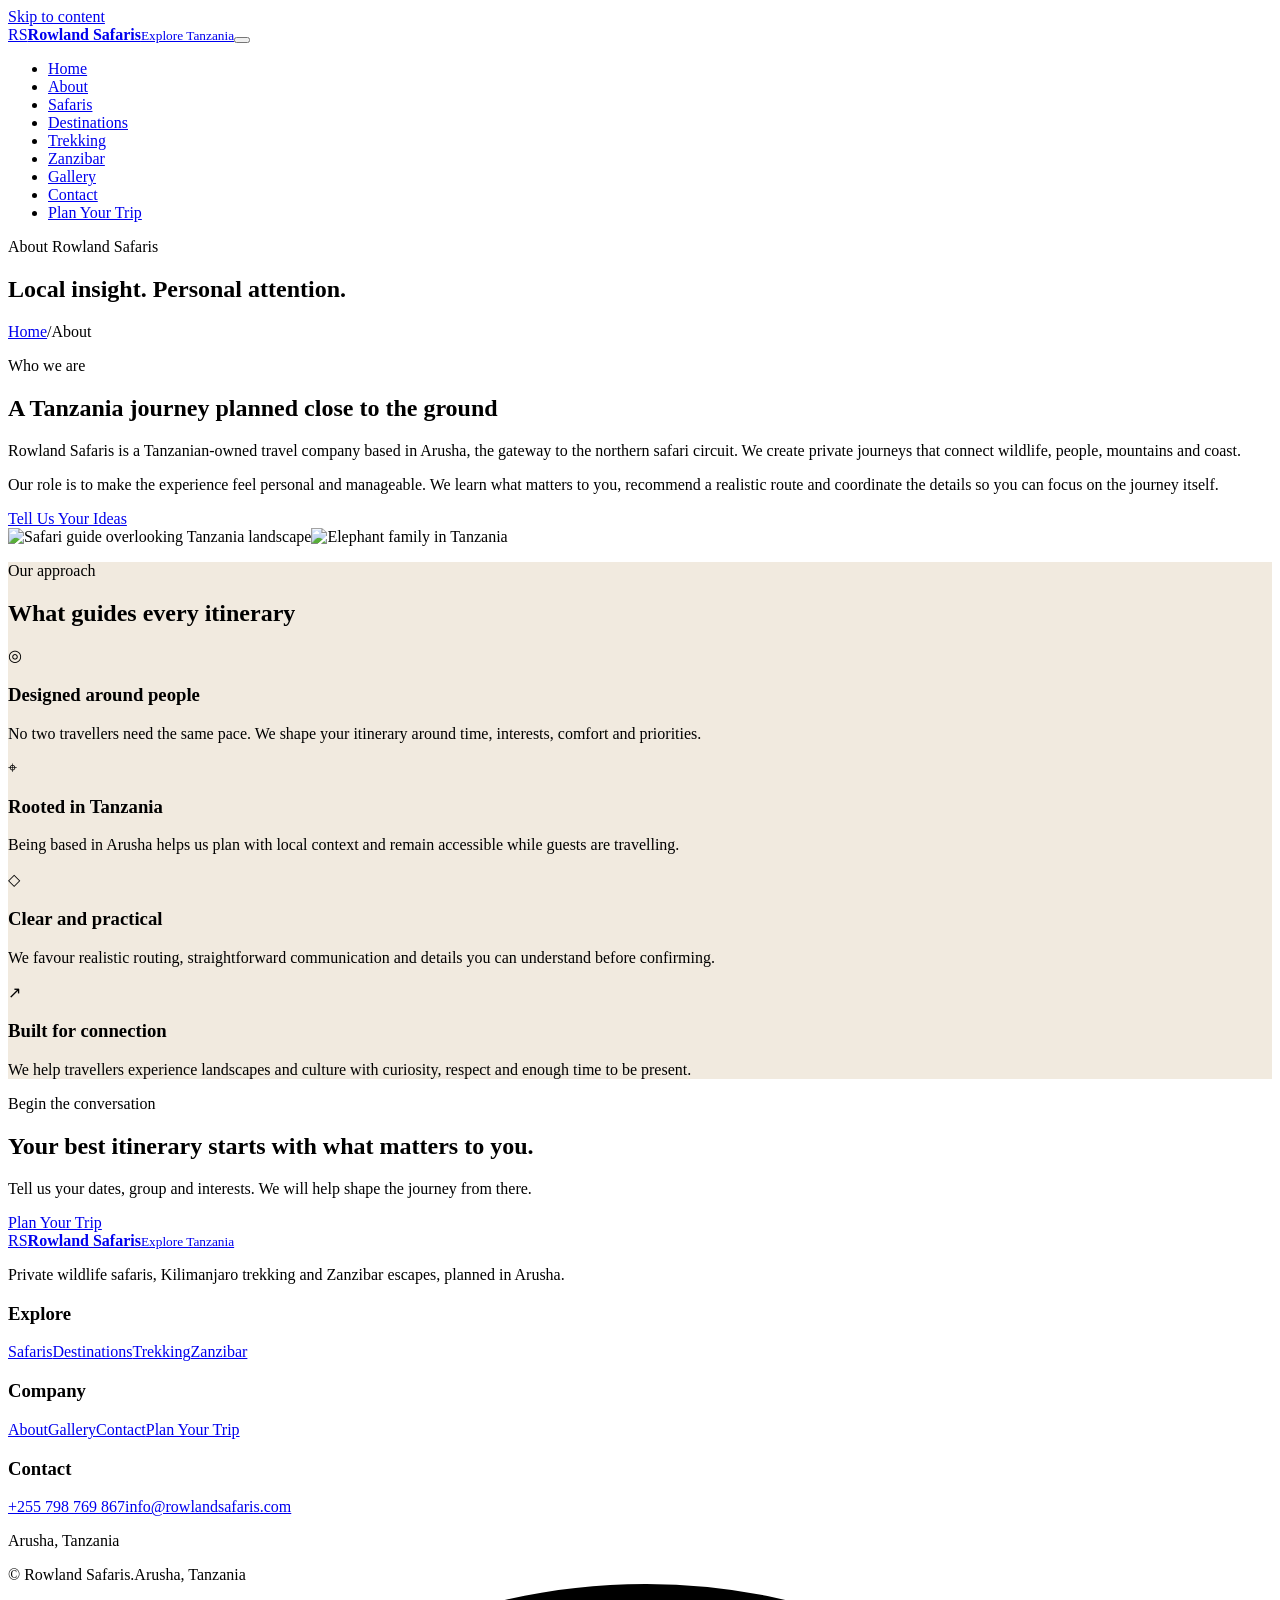
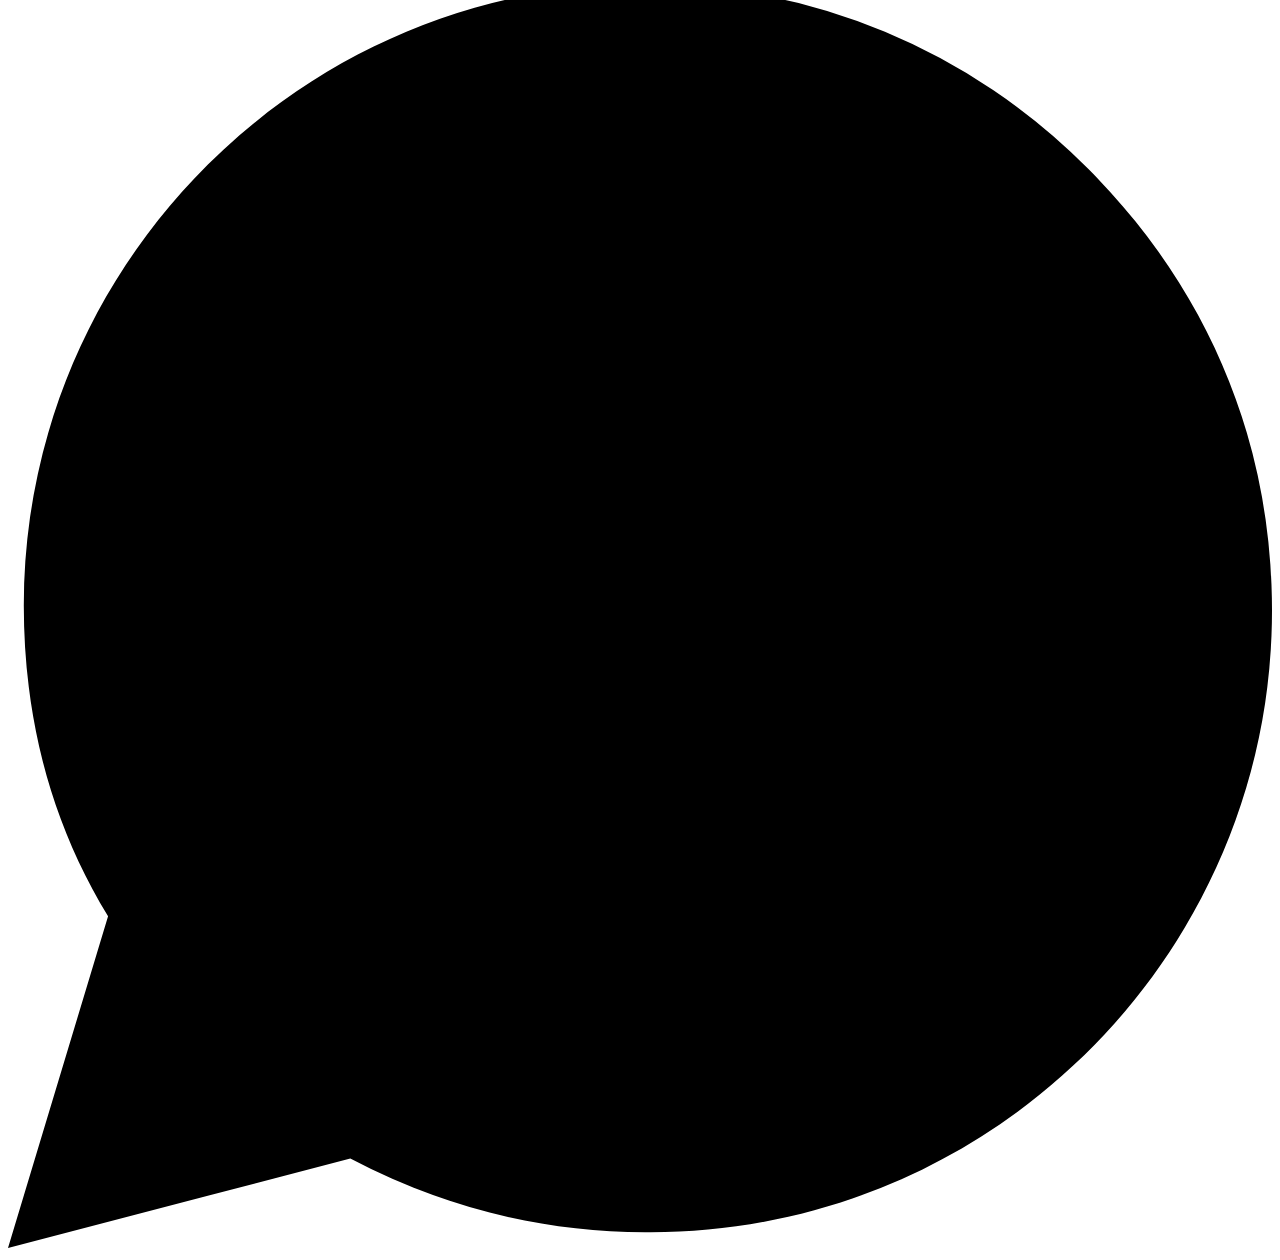
==== about.html @ 74c388b0 "Add files via upload" ====
<!doctype html><html lang="en"><head><meta charset="utf-8"><meta name="viewport" content="width=device-width,initial-scale=1"><meta name="description" content="Meet Rowland Safaris, a Tanzania safari company based in Arusha."><title>About Rowland Safaris | Local Tanzania Travel</title><link rel="preconnect" href="https://fonts.googleapis.com"><link rel="preconnect" href="https://fonts.gstatic.com" crossorigin><link href="https://fonts.googleapis.com/css2?family=DM+Sans:wght@400;500;600;700;800&family=Playfair+Display:ital,wght@0,600;0,700;1,600&display=swap" rel="stylesheet"><link rel="stylesheet" href="css/style.css"></head><body><a class="skip-link" href="#main">Skip to content</a>
<header class="site-header"><nav class="navbar container"><a class="brand" href="index.html"><span class="brand-mark">RS</span><span class="brand-copy"><strong>Rowland Safaris</strong><small>Explore Tanzania</small></span></a><button class="menu-toggle" aria-label="Toggle navigation" aria-expanded="false"><span></span><span></span><span></span></button><ul class="nav-menu"><li><a href="index.html">Home</a></li><li><a class="active" href="about.html">About</a></li><li><a href="safaris.html">Safaris</a></li><li><a href="destinations.html">Destinations</a></li><li><a href="trekking.html">Trekking</a></li><li><a href="zanzibar.html">Zanzibar</a></li><li><a href="gallery.html">Gallery</a></li><li><a href="contact.html">Contact</a></li><li><a class="nav-cta" href="plan-trip.html">Plan Your Trip</a></li></ul></nav></header>
<main id="main"><section class="page-hero" style="--hero:url('https://images.unsplash.com/photo-1504173010664-32509aeebb62?auto=format&fit=crop&w=1900&q=85')"><div class="container page-hero-content"><p class="eyebrow">About Rowland Safaris</p><h1>Local insight. Personal attention.</h1><div class="breadcrumb"><a href="index.html">Home</a><span>/</span><span>About</span></div></div></section><section class="section"><div class="container split"><div><p class="eyebrow">Who we are</p><h2>A Tanzania journey planned close to the ground</h2><p>Rowland Safaris is a Tanzanian-owned travel company based in Arusha, the gateway to the northern safari circuit. We create private journeys that connect wildlife, people, mountains and coast.</p><p>Our role is to make the experience feel personal and manageable. We learn what matters to you, recommend a realistic route and coordinate the details so you can focus on the journey itself.</p><a class="button" href="plan-trip.html">Tell Us Your Ideas</a></div><div class="image-stack"><img class="main-image" src="https://images.unsplash.com/photo-1523805009345-7448845a9e53?auto=format&fit=crop&w=1000&q=85" alt="Safari guide overlooking Tanzania landscape"><img class="small-image" src="https://images.unsplash.com/photo-1549366021-9f761d450615?auto=format&fit=crop&w=700&q=85" alt="Elephant family in Tanzania"></div></div></section><section class="section" style="background:#f1eadf"><div class="container"><div class="section-heading"><p class="eyebrow">Our approach</p><h2>What guides every itinerary</h2></div><div class="content-grid"><article class="content-card"><div class="icon-badge">◎</div><h3>Designed around people</h3><p>No two travellers need the same pace. We shape your itinerary around time, interests, comfort and priorities.</p></article><article class="content-card"><div class="icon-badge">⌖</div><h3>Rooted in Tanzania</h3><p>Being based in Arusha helps us plan with local context and remain accessible while guests are travelling.</p></article><article class="content-card"><div class="icon-badge">◇</div><h3>Clear and practical</h3><p>We favour realistic routing, straightforward communication and details you can understand before confirming.</p></article><article class="content-card"><div class="icon-badge">↗</div><h3>Built for connection</h3><p>We help travellers experience landscapes and culture with curiosity, respect and enough time to be present.</p></article></div></div></section><section class="section"><div class="container quote-banner"><div><p class="eyebrow">Begin the conversation</p><h2>Your best itinerary starts with what matters to you.</h2><p>Tell us your dates, group and interests. We will help shape the journey from there.</p></div><a class="button button-gold" href="plan-trip.html">Plan Your Trip</a></div></section></main>
<footer class="site-footer"><div class="container footer-grid"><div class="footer-brand"><a class="brand" href="index.html"><span class="brand-mark">RS</span><span class="brand-copy"><strong>Rowland Safaris</strong><small>Explore Tanzania</small></span></a><p>Private wildlife safaris, Kilimanjaro trekking and Zanzibar escapes, planned in Arusha.</p></div><div><h3>Explore</h3><a href="safaris.html">Safaris</a><a href="destinations.html">Destinations</a><a href="trekking.html">Trekking</a><a href="zanzibar.html">Zanzibar</a></div><div><h3>Company</h3><a href="about.html">About</a><a href="gallery.html">Gallery</a><a href="contact.html">Contact</a><a href="plan-trip.html">Plan Your Trip</a></div><div><h3>Contact</h3><a href="tel:+255798769867">+255 798 769 867</a><a href="mailto:info@rowlandsafaris.com">info@rowlandsafaris.com</a><p>Arusha, Tanzania</p></div></div><div class="container footer-bottom"><span>© <span data-year></span> Rowland Safaris.</span><span>Arusha, Tanzania</span></div></footer><a class="whatsapp" href="https://wa.me/255798769867?text=Hello%20Rowland%20Safaris%2C%20I%20would%20like%20to%20plan%20a%20trip." target="_blank" rel="noopener" aria-label="Chat on WhatsApp"><svg viewBox="0 0 24 24"><path d="M20.5 3.5A11.8 11.8 0 0 0 12.1 0C5.6 0 .3 5.3.3 11.8c0 2.1.5 4.1 1.6 5.9L0 24l6.5-1.7c1.7.9 3.6 1.4 5.6 1.4h.1c6.5 0 11.8-5.3 11.8-11.8 0-3.2-1.2-6.1-3.5-8.4Z"/></svg></a><script src="js/main.js"></script></body></html>
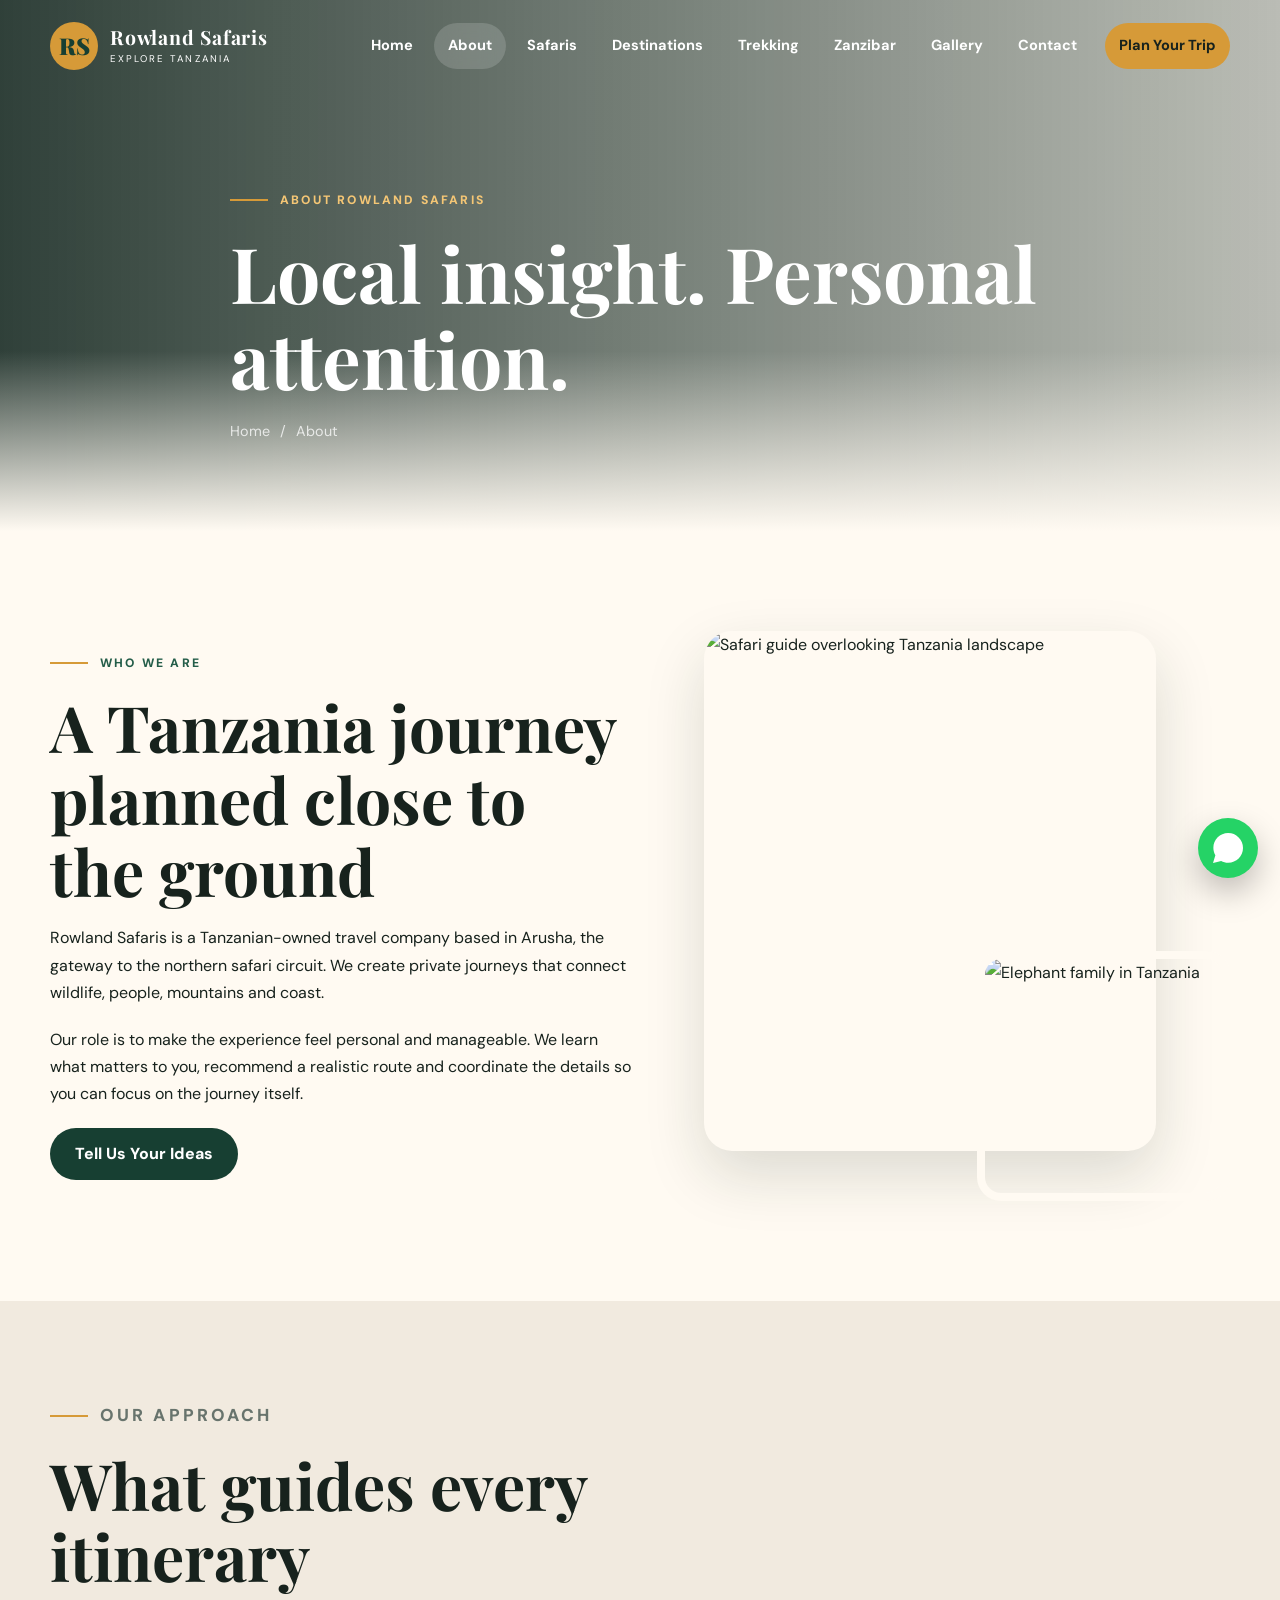
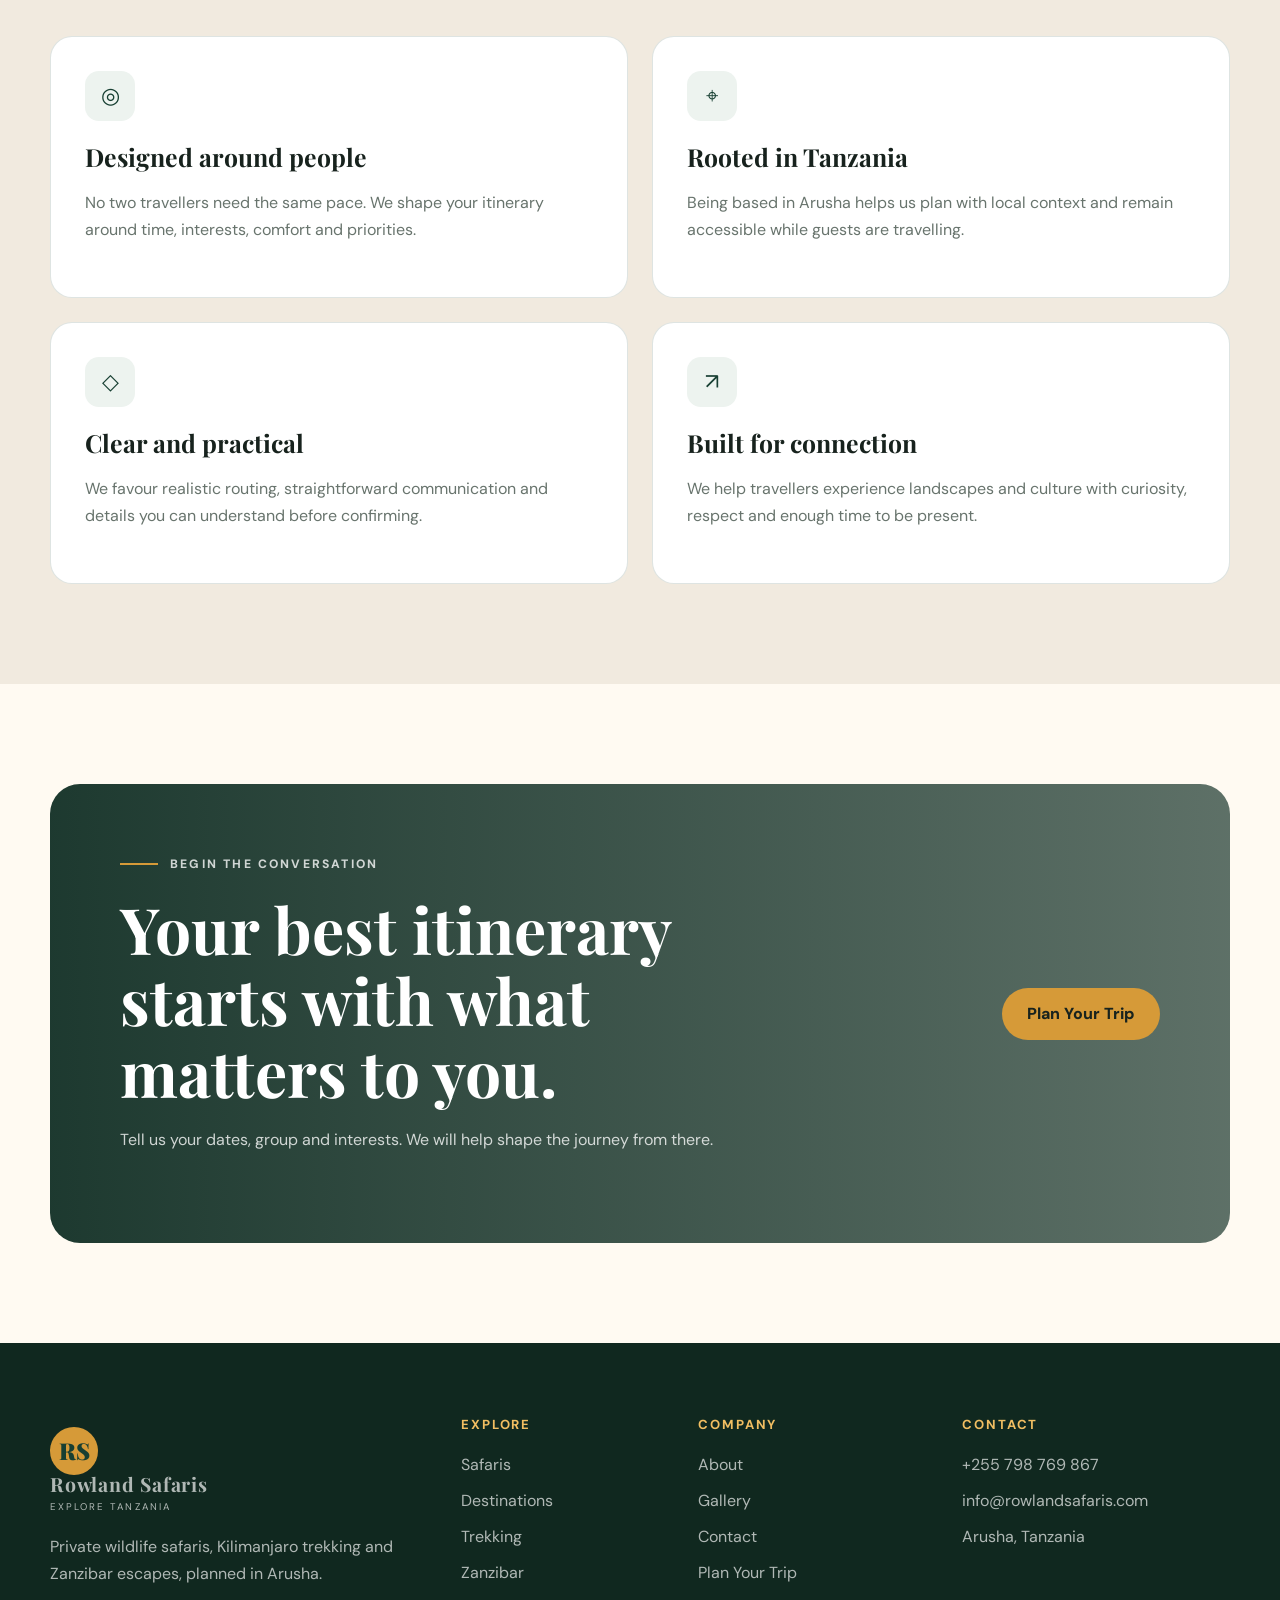
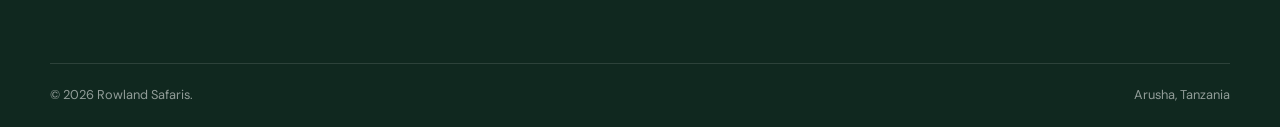
==== commit 280bd94f: "commit fix" ====
--- a/about.html
+++ b/about.html
@@ -1,4 +1,4 @@
-<!doctype html><html lang="en"><head><meta charset="utf-8"><meta name="viewport" content="width=device-width,initial-scale=1"><meta name="description" content="Meet Rowland Safaris, a Tanzania safari company based in Arusha."><title>About Rowland Safaris | Local Tanzania Travel</title><link rel="preconnect" href="https://fonts.googleapis.com"><link rel="preconnect" href="https://fonts.gstatic.com" crossorigin><link href="https://fonts.googleapis.com/css2?family=DM+Sans:wght@400;500;600;700;800&family=Playfair+Display:ital,wght@0,600;0,700;1,600&display=swap" rel="stylesheet"><link rel="stylesheet" href="css/style.css"></head><body><a class="skip-link" href="#main">Skip to content</a>
+<!doctype html><html lang="en"><head><meta charset="utf-8"><meta name="viewport" content="width=device-width,initial-scale=1"><meta name="description" content="Meet Rowland Safaris, a Tanzania safari company based in Arusha."><title>About Rowland Safaris | Local Tanzania Travel</title><link rel="preconnect" href="https://fonts.googleapis.com"><link rel="preconnect" href="https://fonts.gstatic.com" crossorigin><link href="https://fonts.googleapis.com/css2?family=DM+Sans:wght@400;500;600;700;800&family=Playfair+Display:ital,wght@0,600;0,700;1,600&display=swap" rel="stylesheet"><link rel="stylesheet" href="style/style.css"></head><body><a class="skip-link" href="#main">Skip to content</a>
 <header class="site-header"><nav class="navbar container"><a class="brand" href="index.html"><span class="brand-mark">RS</span><span class="brand-copy"><strong>Rowland Safaris</strong><small>Explore Tanzania</small></span></a><button class="menu-toggle" aria-label="Toggle navigation" aria-expanded="false"><span></span><span></span><span></span></button><ul class="nav-menu"><li><a href="index.html">Home</a></li><li><a class="active" href="about.html">About</a></li><li><a href="safaris.html">Safaris</a></li><li><a href="destinations.html">Destinations</a></li><li><a href="trekking.html">Trekking</a></li><li><a href="zanzibar.html">Zanzibar</a></li><li><a href="gallery.html">Gallery</a></li><li><a href="contact.html">Contact</a></li><li><a class="nav-cta" href="plan-trip.html">Plan Your Trip</a></li></ul></nav></header>
 <main id="main"><section class="page-hero" style="--hero:url('https://images.unsplash.com/photo-1504173010664-32509aeebb62?auto=format&fit=crop&w=1900&q=85')"><div class="container page-hero-content"><p class="eyebrow">About Rowland Safaris</p><h1>Local insight. Personal attention.</h1><div class="breadcrumb"><a href="index.html">Home</a><span>/</span><span>About</span></div></div></section><section class="section"><div class="container split"><div><p class="eyebrow">Who we are</p><h2>A Tanzania journey planned close to the ground</h2><p>Rowland Safaris is a Tanzanian-owned travel company based in Arusha, the gateway to the northern safari circuit. We create private journeys that connect wildlife, people, mountains and coast.</p><p>Our role is to make the experience feel personal and manageable. We learn what matters to you, recommend a realistic route and coordinate the details so you can focus on the journey itself.</p><a class="button" href="plan-trip.html">Tell Us Your Ideas</a></div><div class="image-stack"><img class="main-image" src="https://images.unsplash.com/photo-1523805009345-7448845a9e53?auto=format&fit=crop&w=1000&q=85" alt="Safari guide overlooking Tanzania landscape"><img class="small-image" src="https://images.unsplash.com/photo-1549366021-9f761d450615?auto=format&fit=crop&w=700&q=85" alt="Elephant family in Tanzania"></div></div></section><section class="section" style="background:#f1eadf"><div class="container"><div class="section-heading"><p class="eyebrow">Our approach</p><h2>What guides every itinerary</h2></div><div class="content-grid"><article class="content-card"><div class="icon-badge">◎</div><h3>Designed around people</h3><p>No two travellers need the same pace. We shape your itinerary around time, interests, comfort and priorities.</p></article><article class="content-card"><div class="icon-badge">⌖</div><h3>Rooted in Tanzania</h3><p>Being based in Arusha helps us plan with local context and remain accessible while guests are travelling.</p></article><article class="content-card"><div class="icon-badge">◇</div><h3>Clear and practical</h3><p>We favour realistic routing, straightforward communication and details you can understand before confirming.</p></article><article class="content-card"><div class="icon-badge">↗</div><h3>Built for connection</h3><p>We help travellers experience landscapes and culture with curiosity, respect and enough time to be present.</p></article></div></div></section><section class="section"><div class="container quote-banner"><div><p class="eyebrow">Begin the conversation</p><h2>Your best itinerary starts with what matters to you.</h2><p>Tell us your dates, group and interests. We will help shape the journey from there.</p></div><a class="button button-gold" href="plan-trip.html">Plan Your Trip</a></div></section></main>
 <footer class="site-footer"><div class="container footer-grid"><div class="footer-brand"><a class="brand" href="index.html"><span class="brand-mark">RS</span><span class="brand-copy"><strong>Rowland Safaris</strong><small>Explore Tanzania</small></span></a><p>Private wildlife safaris, Kilimanjaro trekking and Zanzibar escapes, planned in Arusha.</p></div><div><h3>Explore</h3><a href="safaris.html">Safaris</a><a href="destinations.html">Destinations</a><a href="trekking.html">Trekking</a><a href="zanzibar.html">Zanzibar</a></div><div><h3>Company</h3><a href="about.html">About</a><a href="gallery.html">Gallery</a><a href="contact.html">Contact</a><a href="plan-trip.html">Plan Your Trip</a></div><div><h3>Contact</h3><a href="tel:+255798769867">+255 798 769 867</a><a href="mailto:info@rowlandsafaris.com">info@rowlandsafaris.com</a><p>Arusha, Tanzania</p></div></div><div class="container footer-bottom"><span>© <span data-year></span> Rowland Safaris.</span><span>Arusha, Tanzania</span></div></footer><a class="whatsapp" href="https://wa.me/255798769867?text=Hello%20Rowland%20Safaris%2C%20I%20would%20like%20to%20plan%20a%20trip." target="_blank" rel="noopener" aria-label="Chat on WhatsApp"><svg viewBox="0 0 24 24"><path d="M20.5 3.5A11.8 11.8 0 0 0 12.1 0C5.6 0 .3 5.3.3 11.8c0 2.1.5 4.1 1.6 5.9L0 24l6.5-1.7c1.7.9 3.6 1.4 5.6 1.4h.1c6.5 0 11.8-5.3 11.8-11.8 0-3.2-1.2-6.1-3.5-8.4Z"/></svg></a><script src="js/main.js"></script></body></html>
--- a/style/style.css
+++ b/style/style.css
@@ -0,0 +1,16 @@
+:root{--ink:#17221d;--forest:#173f32;--forest-2:#245d49;--gold:#d69a38;--sand:#f5efe4;--cream:#fffaf2;--white:#fff;--muted:#68746d;--line:rgba(23,63,50,.14);--shadow:0 24px 60px rgba(17,39,30,.15);--radius:28px;--container:min(1180px,calc(100% - 40px))}
+*{box-sizing:border-box}html{scroll-behavior:smooth}body{margin:0;font-family:"DM Sans",sans-serif;color:var(--ink);background:var(--cream);line-height:1.7}body.menu-open{overflow:hidden}img{display:block;max-width:100%}a{color:inherit;text-decoration:none}button,input,select,textarea{font:inherit}h1,h2,h3,h4{font-family:"Playfair Display",serif;line-height:1.12;margin:0 0 18px}h1{font-size:clamp(3rem,7vw,6.5rem)}h2{font-size:clamp(2.25rem,5vw,4rem)}h3{font-size:1.55rem}p{margin:0 0 20px}.container{width:var(--container);margin-inline:auto}.section{padding:100px 0}.section-sm{padding:62px 0}.eyebrow{display:flex;align-items:center;gap:12px;color:var(--forest-2);font-size:.76rem;font-weight:800;letter-spacing:.18em;text-transform:uppercase;margin-bottom:18px}.eyebrow:before{content:"";width:38px;height:2px;background:var(--gold)}.section-heading{max-width:760px;margin-bottom:44px}.section-heading p{color:var(--muted);font-size:1.08rem}.button{display:inline-flex;align-items:center;justify-content:center;gap:10px;min-height:52px;padding:0 24px;border-radius:999px;border:1px solid transparent;background:var(--forest);color:#fff;font-weight:800;cursor:pointer;transition:.25s}.button:hover{transform:translateY(-2px);background:var(--forest-2);box-shadow:0 12px 24px rgba(23,63,50,.18)}.button-gold{background:var(--gold);color:#18231e}.button-gold:hover{background:#e6aa48}.button-outline{background:transparent;border-color:rgba(255,255,255,.5)}.button-outline:hover{background:#fff;color:var(--forest)}.text-link{font-weight:800;color:var(--forest-2)}.text-link:hover{color:var(--gold)}.skip-link{position:fixed;left:20px;top:-80px;z-index:999;background:#fff;padding:12px 18px;border-radius:8px}.skip-link:focus{top:20px}
+.site-header{position:absolute;inset:0 0 auto;z-index:20;color:#fff}.topbar{border-bottom:1px solid rgba(255,255,255,.17);font-size:.82rem}.topbar-inner{height:40px;display:flex;justify-content:space-between;align-items:center}.topbar-links{display:flex;gap:20px}.navbar{height:92px;display:flex;align-items:center;justify-content:space-between}.brand{display:flex;align-items:center;gap:12px;color:#fff}.brand-mark{display:grid;place-items:center;width:48px;height:48px;border-radius:50%;background:var(--gold);color:var(--forest);font-family:"Playfair Display",serif;font-size:1.45rem;font-weight:900}.brand-copy{line-height:1}.brand-copy strong{display:block;font-family:"Playfair Display",serif;font-size:1.22rem;letter-spacing:.04em}.brand-copy small{display:block;margin-top:7px;font-size:.61rem;letter-spacing:.21em;text-transform:uppercase}.nav-menu{display:flex;align-items:center;gap:7px;list-style:none;margin:0;padding:0}.nav-menu a{display:block;padding:11px 14px;border-radius:999px;font-size:.91rem;font-weight:700}.nav-menu a:hover,.nav-menu a.active{background:rgba(255,255,255,.16);backdrop-filter:blur(12px)}.nav-menu .nav-cta{background:var(--gold);color:var(--ink);margin-left:7px}.menu-toggle{display:none;width:46px;height:46px;border:1px solid rgba(255,255,255,.35);border-radius:50%;background:rgba(255,255,255,.1);color:#fff}.menu-toggle span{display:block;width:20px;height:2px;background:currentColor;margin:4px auto}
+.hero{position:relative;min-height:760px;display:flex;align-items:flex-end;color:#fff;background:linear-gradient(90deg,rgba(8,29,22,.82),rgba(8,29,22,.32)),var(--hero) center/cover no-repeat;padding:200px 0 92px}.hero:after,.page-hero:after{content:"";position:absolute;inset:auto 0 0;height:180px;background:linear-gradient(transparent,var(--cream));pointer-events:none}.hero-content{position:relative;z-index:2;max-width:840px}.hero .eyebrow,.page-hero .eyebrow{color:#f4c675}.hero h1 span{color:#f3be62;font-style:italic}.hero-lead{font-size:clamp(1.05rem,2vw,1.35rem);max-width:700px;color:rgba(255,255,255,.88)}.hero-actions{display:flex;gap:12px;flex-wrap:wrap;margin-top:32px}.hero-badges{display:flex;gap:12px;flex-wrap:wrap;margin-top:42px}.hero-badges span{padding:9px 14px;border:1px solid rgba(255,255,255,.28);border-radius:999px;background:rgba(255,255,255,.1);backdrop-filter:blur(10px);font-size:.82rem}.page-hero{position:relative;min-height:520px;display:flex;align-items:flex-end;color:#fff;background:linear-gradient(90deg,rgba(8,29,22,.84),rgba(8,29,22,.28)),var(--hero) center/cover no-repeat;padding:190px 0 88px}.page-hero-content{position:relative;z-index:2;max-width:820px}.page-hero h1{font-size:clamp(3rem,6vw,5.5rem)}.breadcrumb{display:flex;gap:10px;align-items:center;font-size:.9rem;color:rgba(255,255,255,.76)}
+.trust-strip{position:relative;z-index:3;margin-top:-30px}.trust-grid{display:grid;grid-template-columns:repeat(4,1fr);background:rgba(255,255,255,.82);border:1px solid rgba(255,255,255,.8);border-radius:20px;box-shadow:var(--shadow);backdrop-filter:blur(18px);overflow:hidden}.trust-item{padding:24px;border-right:1px solid var(--line)}.trust-item:last-child{border:0}.trust-item strong{display:block;color:var(--forest);font-size:1rem}.trust-item span{font-size:.82rem;color:var(--muted)}
+.split{display:grid;grid-template-columns:1.05fr .95fr;gap:72px;align-items:center}.image-stack{position:relative;min-height:570px}.image-stack .main-image{width:86%;height:520px;object-fit:cover;border-radius:var(--radius);box-shadow:var(--shadow)}.image-stack .small-image{position:absolute;right:0;bottom:0;width:48%;height:250px;object-fit:cover;border:8px solid var(--cream);border-radius:24px}.image-note{position:absolute;right:2%;top:8%;padding:20px 22px;border-radius:18px;background:rgba(255,255,255,.84);backdrop-filter:blur(16px);box-shadow:var(--shadow)}.image-note strong{display:block;font-family:"Playfair Display",serif;font-size:1.5rem;color:var(--forest)}.check-list{display:grid;gap:13px;margin:28px 0 34px;padding:0;list-style:none}.check-list li{display:flex;gap:11px}.check-list li:before{content:"✓";display:grid;place-items:center;flex:0 0 25px;height:25px;border-radius:50%;background:#e4f0e9;color:var(--forest);font-weight:900}
+.cards{display:grid;grid-template-columns:repeat(3,1fr);gap:22px}.experience-card{position:relative;min-height:440px;border-radius:24px;overflow:hidden;color:#fff;box-shadow:var(--shadow)}.experience-card img{position:absolute;width:100%;height:100%;object-fit:cover;transition:.6s}.experience-card:after{content:"";position:absolute;inset:0;background:linear-gradient(transparent 30%,rgba(8,27,20,.92))}.experience-card:hover img{transform:scale(1.06)}.experience-card-content{position:absolute;z-index:2;inset:auto 26px 26px}.experience-card-content p{color:rgba(255,255,255,.8);font-size:.93rem}.experience-card-content a{font-weight:800;color:#f5c66f}.journey-grid{display:grid;grid-template-columns:repeat(3,1fr);gap:24px}.journey-card{background:#fff;border:1px solid var(--line);border-radius:22px;overflow:hidden;transition:.25s}.journey-card:hover{transform:translateY(-6px);box-shadow:var(--shadow)}.journey-card img{width:100%;height:245px;object-fit:cover}.journey-body{padding:26px}.journey-meta{display:flex;justify-content:space-between;gap:10px;margin-bottom:13px;color:var(--forest-2);font-size:.79rem;font-weight:800;text-transform:uppercase;letter-spacing:.08em}.journey-body p{color:var(--muted)}.tag{display:inline-flex;padding:6px 10px;border-radius:999px;background:var(--sand)}
+.dark-section{position:relative;background:var(--forest);color:#fff;overflow:hidden}.dark-section:before{content:"";position:absolute;width:520px;height:520px;border-radius:50%;border:100px solid rgba(255,255,255,.035);right:-130px;top:-180px}.dark-section .eyebrow{color:#efbd66}.dark-section p{color:rgba(255,255,255,.72)}.feature-grid{position:relative;display:grid;grid-template-columns:repeat(4,1fr);gap:18px}.feature{padding:30px 24px;border:1px solid rgba(255,255,255,.13);border-radius:20px;background:rgba(255,255,255,.055)}.feature-number{font-family:"Playfair Display",serif;color:#efbd66;font-size:2.2rem}.feature h3{font-size:1.25rem}
+.quote-banner{background:linear-gradient(90deg,rgba(10,41,31,.92),rgba(10,41,31,.66)),url('https://images.unsplash.com/photo-1516426122078-c23e76319801?auto=format&fit=crop&w=1900&q=85') center/cover;color:#fff;border-radius:30px;padding:70px;display:flex;align-items:center;justify-content:space-between;gap:40px}.quote-banner p{color:rgba(255,255,255,.78);max-width:620px}.quote-banner h2{max-width:700px}
+.page-intro{max-width:830px}.content-grid{display:grid;grid-template-columns:1fr 1fr;gap:24px}.content-card{padding:34px;border-radius:22px;background:#fff;border:1px solid var(--line)}.content-card p{color:var(--muted)}.icon-badge{display:grid;place-items:center;width:50px;height:50px;margin-bottom:22px;border-radius:14px;background:#edf3ef;color:var(--forest);font-size:1.4rem}.destination-grid{display:grid;grid-template-columns:repeat(2,1fr);gap:24px}.destination-card{display:grid;grid-template-columns:.85fr 1.15fr;min-height:330px;background:#fff;border-radius:24px;overflow:hidden;border:1px solid var(--line)}.destination-card img{width:100%;height:100%;object-fit:cover}.destination-copy{padding:34px}.destination-copy p{color:var(--muted)}
+.process{display:grid;grid-template-columns:repeat(4,1fr);gap:18px}.process article{padding:28px;border-radius:20px;background:#fff;border:1px solid var(--line)}.process span{font-family:"Playfair Display",serif;font-size:2rem;color:var(--gold)}.process p{color:var(--muted)}
+.gallery-grid{display:grid;grid-template-columns:repeat(12,1fr);grid-auto-rows:220px;gap:15px}.gallery-item{position:relative;grid-column:span 4;border:0;padding:0;border-radius:18px;overflow:hidden;cursor:zoom-in;background:#ddd}.gallery-item.wide{grid-column:span 8}.gallery-item.tall{grid-row:span 2}.gallery-item img{width:100%;height:100%;object-fit:cover;transition:.4s}.gallery-item:hover img{transform:scale(1.04)}.gallery-item:after{content:"View";position:absolute;right:15px;bottom:15px;padding:7px 12px;border-radius:999px;background:rgba(255,255,255,.82);color:var(--forest);font-weight:800;opacity:0;transition:.25s}.gallery-item:hover:after{opacity:1}.lightbox{position:fixed;inset:0;z-index:200;display:none;place-items:center;background:rgba(6,18,14,.94);padding:30px}.lightbox.open{display:grid}.lightbox img{max-width:min(1100px,94vw);max-height:84vh;border-radius:18px}.lightbox-close{position:absolute;right:25px;top:20px;width:48px;height:48px;border:1px solid rgba(255,255,255,.3);border-radius:50%;background:rgba(255,255,255,.12);color:#fff;font-size:1.6rem;cursor:pointer}
+.form-wrap{display:grid;grid-template-columns:.8fr 1.2fr;gap:35px;align-items:start}.form-panel,.contact-panel{padding:38px;border-radius:24px;background:#fff;border:1px solid var(--line);box-shadow:0 18px 45px rgba(29,54,44,.08)}.form-grid{display:grid;grid-template-columns:1fr 1fr;gap:18px}.field{display:grid;gap:7px}.field.full{grid-column:1/-1}.field label{font-size:.86rem;font-weight:800;color:var(--forest)}.field input,.field select,.field textarea{width:100%;border:1px solid #d9e0db;background:#fbfcfb;border-radius:12px;padding:14px 15px;color:var(--ink);outline:none}.field input:focus,.field select:focus,.field textarea:focus{border-color:var(--gold);box-shadow:0 0 0 4px rgba(214,154,56,.12)}.field textarea{min-height:135px;resize:vertical}.form-note{color:var(--muted);font-size:.82rem}.contact-list{display:grid;gap:15px;margin:26px 0}.contact-list a,.contact-list p{display:block;margin:0;padding:17px;border-radius:14px;background:var(--sand)}
+.site-footer{background:#10281f;color:#fff;padding:75px 0 22px}.footer-grid{display:grid;grid-template-columns:1.35fr .7fr .8fr 1fr;gap:50px}.footer-grid p,.footer-grid a{color:rgba(255,255,255,.67)}.footer-grid a{display:block;margin:9px 0}.footer-grid a:hover{color:#f1be62}.footer-grid h3{font-family:"DM Sans",sans-serif;font-size:.82rem;text-transform:uppercase;letter-spacing:.14em;color:#f1be62}.footer-brand .brand{margin-bottom:22px}.footer-bottom{display:flex;align-items:center;justify-content:space-between;margin-top:55px;padding-top:20px;border-top:1px solid rgba(255,255,255,.12);color:rgba(255,255,255,.54);font-size:.8rem}.whatsapp{position:fixed;z-index:80;right:22px;bottom:22px;width:60px;height:60px;display:grid;place-items:center;border-radius:50%;background:#25d366;color:#fff;box-shadow:0 14px 32px rgba(0,0,0,.25);animation:float 3s ease-in-out infinite}.whatsapp svg{width:30px;fill:currentColor}@keyframes float{50%{transform:translateY(-8px)}}
+@media(max-width:980px){.topbar{display:none}.site-header{position:absolute}.navbar{height:82px}.menu-toggle{display:block}.nav-menu{position:fixed;inset:0 0 0 23%;display:flex;flex-direction:column;align-items:stretch;justify-content:center;gap:5px;padding:90px 32px;background:rgba(13,47,36,.97);backdrop-filter:blur(20px);transform:translateX(110%);transition:.3s}.nav-menu.open{transform:none}.nav-menu a{font-size:1.08rem;padding:12px 18px}.nav-menu .nav-cta{margin:10px 0 0;text-align:center}.split,.form-wrap{grid-template-columns:1fr}.cards,.journey-grid{grid-template-columns:repeat(2,1fr)}.feature-grid,.process{grid-template-columns:repeat(2,1fr)}.destination-grid{grid-template-columns:1fr}.footer-grid{grid-template-columns:1.2fr 1fr 1fr}.footer-grid>div:last-child{grid-column:1/-1}.trust-grid{grid-template-columns:repeat(2,1fr)}.trust-item:nth-child(2){border-right:0}.trust-item:nth-child(-n+2){border-bottom:1px solid var(--line)}}
+@media(max-width:680px){:root{--container:min(100% - 28px,1180px)}.section{padding:76px 0}.hero{min-height:720px;padding:150px 0 80px}.page-hero{min-height:470px;padding:150px 0 72px}.brand-copy strong{font-size:1rem}.brand-copy small{font-size:.53rem}.nav-menu{left:10%}.trust-grid{grid-template-columns:1fr}.trust-item{border-right:0;border-bottom:1px solid var(--line)!important}.trust-item:last-child{border-bottom:0!important}.cards,.journey-grid,.feature-grid,.process,.content-grid{grid-template-columns:1fr}.experience-card{min-height:400px}.image-stack{min-height:430px}.image-stack .main-image{height:390px}.image-stack .small-image{height:180px}.destination-card{grid-template-columns:1fr}.destination-card img{height:230px}.quote-banner{padding:42px 28px;display:block}.quote-banner .button{margin-top:15px}.gallery-grid{grid-template-columns:1fr;grid-auto-rows:270px}.gallery-item,.gallery-item.wide{grid-column:auto}.gallery-item.tall{grid-row:auto}.form-grid{grid-template-columns:1fr}.field.full{grid-column:auto}.form-panel,.contact-panel{padding:26px}.footer-grid{grid-template-columns:1fr 1fr;gap:34px}.footer-grid>div:first-child,.footer-grid>div:last-child{grid-column:1/-1}.footer-bottom{display:block;text-align:center}.footer-bottom span{display:block;margin:7px}.hero-actions .button{width:100%}}
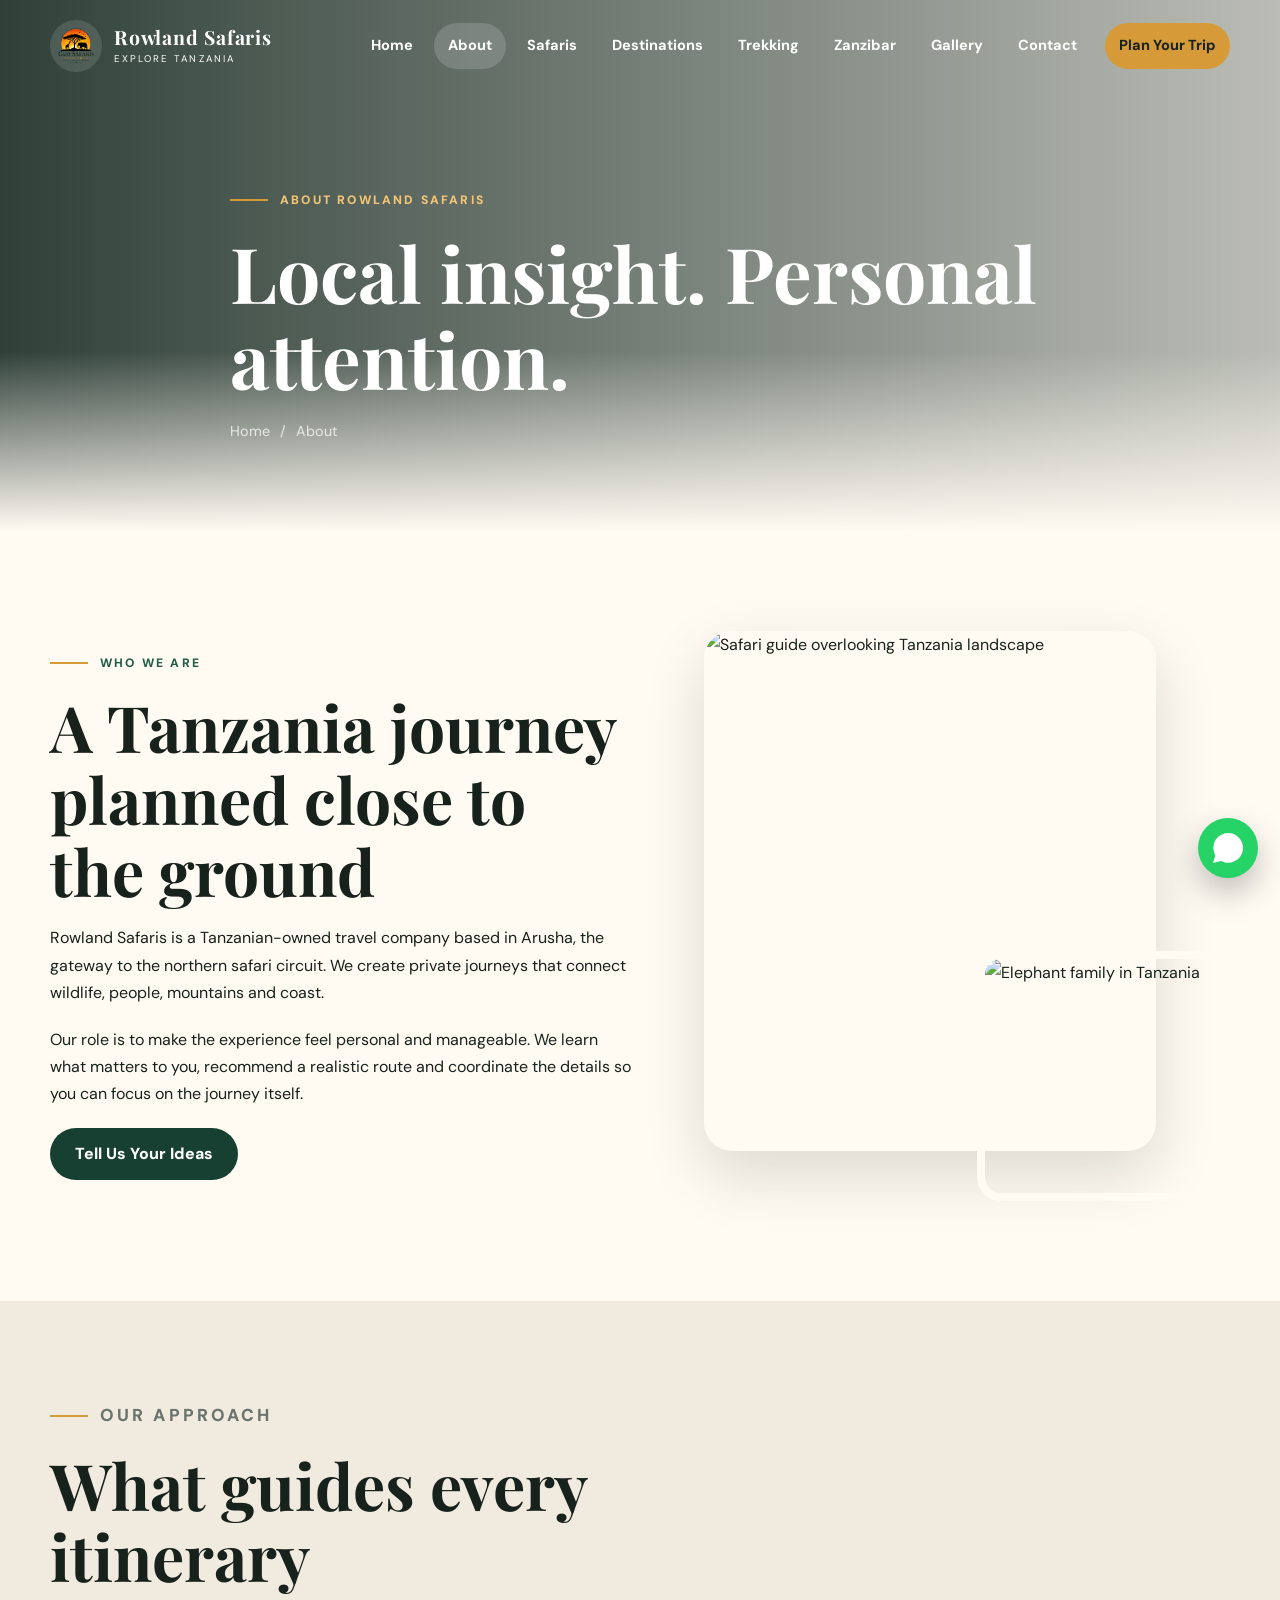
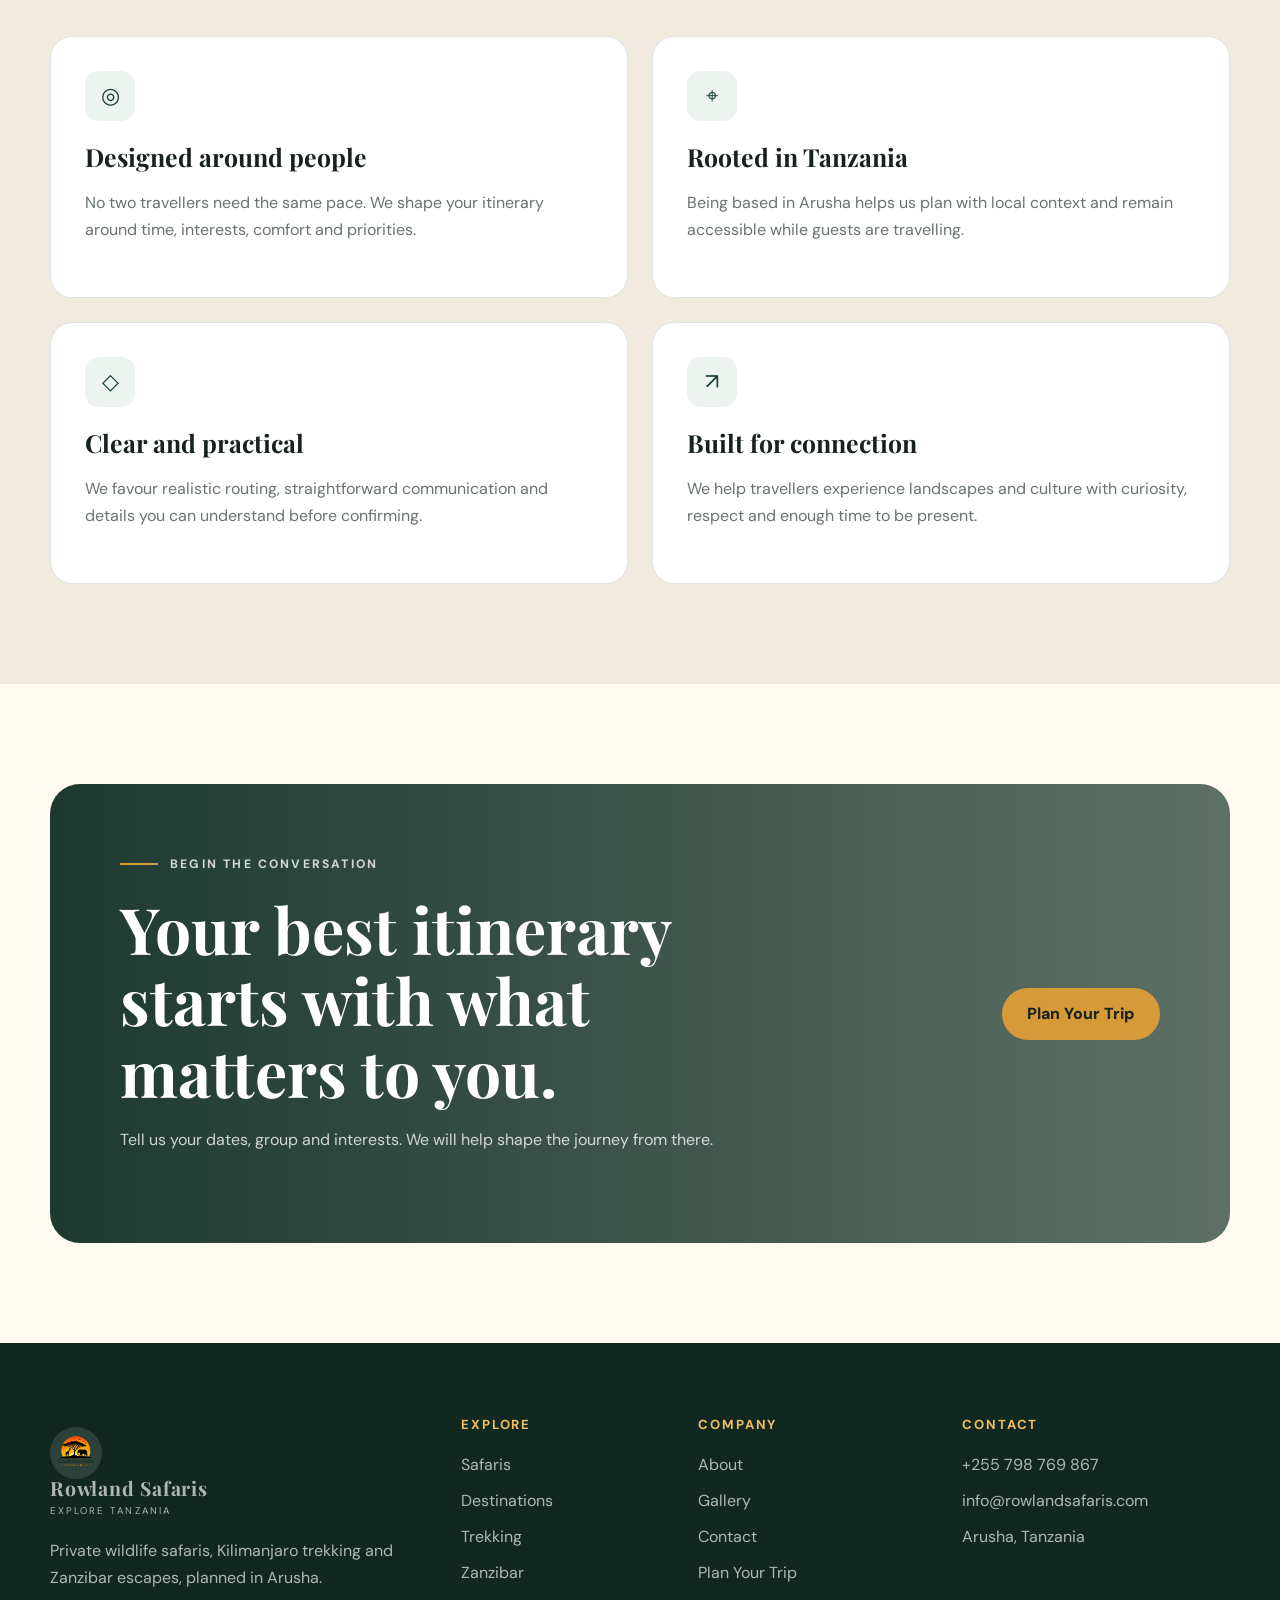
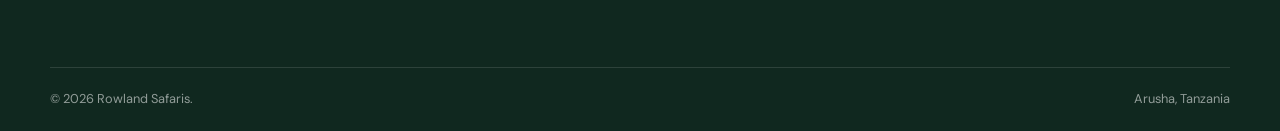
==== commit e79cc9bc: "update changes" ====
--- a/about.html
+++ b/about.html
@@ -1,4 +1,4 @@
 <!doctype html><html lang="en"><head><meta charset="utf-8"><meta name="viewport" content="width=device-width,initial-scale=1"><meta name="description" content="Meet Rowland Safaris, a Tanzania safari company based in Arusha."><title>About Rowland Safaris | Local Tanzania Travel</title><link rel="preconnect" href="https://fonts.googleapis.com"><link rel="preconnect" href="https://fonts.gstatic.com" crossorigin><link href="https://fonts.googleapis.com/css2?family=DM+Sans:wght@400;500;600;700;800&family=Playfair+Display:ital,wght@0,600;0,700;1,600&display=swap" rel="stylesheet"><link rel="stylesheet" href="style/style.css"></head><body><a class="skip-link" href="#main">Skip to content</a>
-<header class="site-header"><nav class="navbar container"><a class="brand" href="index.html"><span class="brand-mark">RS</span><span class="brand-copy"><strong>Rowland Safaris</strong><small>Explore Tanzania</small></span></a><button class="menu-toggle" aria-label="Toggle navigation" aria-expanded="false"><span></span><span></span><span></span></button><ul class="nav-menu"><li><a href="index.html">Home</a></li><li><a class="active" href="about.html">About</a></li><li><a href="safaris.html">Safaris</a></li><li><a href="destinations.html">Destinations</a></li><li><a href="trekking.html">Trekking</a></li><li><a href="zanzibar.html">Zanzibar</a></li><li><a href="gallery.html">Gallery</a></li><li><a href="contact.html">Contact</a></li><li><a class="nav-cta" href="plan-trip.html">Plan Your Trip</a></li></ul></nav></header>
+<header class="site-header"><nav class="navbar container"><a class="brand" href="index.html"><img src="assets/logo.png" alt="Rowland Safaris logo" class="brand-logo"><span class="brand-copy"><strong>Rowland Safaris</strong><small>Explore Tanzania</small></span></a><button class="menu-toggle" aria-label="Toggle navigation" aria-expanded="false"><span></span><span></span><span></span></button><ul class="nav-menu"><li><a href="index.html">Home</a></li><li><a class="active" href="about.html">About</a></li><li><a href="safaris.html">Safaris</a></li><li><a href="destinations.html">Destinations</a></li><li><a href="trekking.html">Trekking</a></li><li><a href="zanzibar.html">Zanzibar</a></li><li><a href="gallery.html">Gallery</a></li><li><a href="contact.html">Contact</a></li><li><a class="nav-cta" href="plan-trip.html">Plan Your Trip</a></li></ul></nav></header>
 <main id="main"><section class="page-hero" style="--hero:url('https://images.unsplash.com/photo-1504173010664-32509aeebb62?auto=format&fit=crop&w=1900&q=85')"><div class="container page-hero-content"><p class="eyebrow">About Rowland Safaris</p><h1>Local insight. Personal attention.</h1><div class="breadcrumb"><a href="index.html">Home</a><span>/</span><span>About</span></div></div></section><section class="section"><div class="container split"><div><p class="eyebrow">Who we are</p><h2>A Tanzania journey planned close to the ground</h2><p>Rowland Safaris is a Tanzanian-owned travel company based in Arusha, the gateway to the northern safari circuit. We create private journeys that connect wildlife, people, mountains and coast.</p><p>Our role is to make the experience feel personal and manageable. We learn what matters to you, recommend a realistic route and coordinate the details so you can focus on the journey itself.</p><a class="button" href="plan-trip.html">Tell Us Your Ideas</a></div><div class="image-stack"><img class="main-image" src="https://images.unsplash.com/photo-1523805009345-7448845a9e53?auto=format&fit=crop&w=1000&q=85" alt="Safari guide overlooking Tanzania landscape"><img class="small-image" src="https://images.unsplash.com/photo-1549366021-9f761d450615?auto=format&fit=crop&w=700&q=85" alt="Elephant family in Tanzania"></div></div></section><section class="section" style="background:#f1eadf"><div class="container"><div class="section-heading"><p class="eyebrow">Our approach</p><h2>What guides every itinerary</h2></div><div class="content-grid"><article class="content-card"><div class="icon-badge">◎</div><h3>Designed around people</h3><p>No two travellers need the same pace. We shape your itinerary around time, interests, comfort and priorities.</p></article><article class="content-card"><div class="icon-badge">⌖</div><h3>Rooted in Tanzania</h3><p>Being based in Arusha helps us plan with local context and remain accessible while guests are travelling.</p></article><article class="content-card"><div class="icon-badge">◇</div><h3>Clear and practical</h3><p>We favour realistic routing, straightforward communication and details you can understand before confirming.</p></article><article class="content-card"><div class="icon-badge">↗</div><h3>Built for connection</h3><p>We help travellers experience landscapes and culture with curiosity, respect and enough time to be present.</p></article></div></div></section><section class="section"><div class="container quote-banner"><div><p class="eyebrow">Begin the conversation</p><h2>Your best itinerary starts with what matters to you.</h2><p>Tell us your dates, group and interests. We will help shape the journey from there.</p></div><a class="button button-gold" href="plan-trip.html">Plan Your Trip</a></div></section></main>
-<footer class="site-footer"><div class="container footer-grid"><div class="footer-brand"><a class="brand" href="index.html"><span class="brand-mark">RS</span><span class="brand-copy"><strong>Rowland Safaris</strong><small>Explore Tanzania</small></span></a><p>Private wildlife safaris, Kilimanjaro trekking and Zanzibar escapes, planned in Arusha.</p></div><div><h3>Explore</h3><a href="safaris.html">Safaris</a><a href="destinations.html">Destinations</a><a href="trekking.html">Trekking</a><a href="zanzibar.html">Zanzibar</a></div><div><h3>Company</h3><a href="about.html">About</a><a href="gallery.html">Gallery</a><a href="contact.html">Contact</a><a href="plan-trip.html">Plan Your Trip</a></div><div><h3>Contact</h3><a href="tel:+255798769867">+255 798 769 867</a><a href="mailto:info@rowlandsafaris.com">info@rowlandsafaris.com</a><p>Arusha, Tanzania</p></div></div><div class="container footer-bottom"><span>© <span data-year></span> Rowland Safaris.</span><span>Arusha, Tanzania</span></div></footer><a class="whatsapp" href="https://wa.me/255798769867?text=Hello%20Rowland%20Safaris%2C%20I%20would%20like%20to%20plan%20a%20trip." target="_blank" rel="noopener" aria-label="Chat on WhatsApp"><svg viewBox="0 0 24 24"><path d="M20.5 3.5A11.8 11.8 0 0 0 12.1 0C5.6 0 .3 5.3.3 11.8c0 2.1.5 4.1 1.6 5.9L0 24l6.5-1.7c1.7.9 3.6 1.4 5.6 1.4h.1c6.5 0 11.8-5.3 11.8-11.8 0-3.2-1.2-6.1-3.5-8.4Z"/></svg></a><script src="js/main.js"></script></body></html>
+<footer class="site-footer"><div class="container footer-grid"><div class="footer-brand"><a class="brand" href="index.html"><img src="assets/logo.png" alt="Rowland Safaris logo" class="brand-logo"><span class="brand-copy"><strong>Rowland Safaris</strong><small>Explore Tanzania</small></span></a><p>Private wildlife safaris, Kilimanjaro trekking and Zanzibar escapes, planned in Arusha.</p></div><div><h3>Explore</h3><a href="safaris.html">Safaris</a><a href="destinations.html">Destinations</a><a href="trekking.html">Trekking</a><a href="zanzibar.html">Zanzibar</a></div><div><h3>Company</h3><a href="about.html">About</a><a href="gallery.html">Gallery</a><a href="contact.html">Contact</a><a href="plan-trip.html">Plan Your Trip</a></div><div><h3>Contact</h3><a href="tel:+255798769867">+255 798 769 867</a><a href="mailto:info@rowlandsafaris.com">info@rowlandsafaris.com</a><p>Arusha, Tanzania</p></div></div><div class="container footer-bottom"><span>© <span data-year></span> Rowland Safaris.</span><span>Arusha, Tanzania</span></div></footer><a class="whatsapp" href="https://wa.me/255798769867?text=Hello%20Rowland%20Safaris%2C%20I%20would%20like%20to%20plan%20a%20trip." target="_blank" rel="noopener" aria-label="Chat on WhatsApp"><svg viewBox="0 0 24 24"><path d="M20.5 3.5A11.8 11.8 0 0 0 12.1 0C5.6 0 .3 5.3.3 11.8c0 2.1.5 4.1 1.6 5.9L0 24l6.5-1.7c1.7.9 3.6 1.4 5.6 1.4h.1c6.5 0 11.8-5.3 11.8-11.8 0-3.2-1.2-6.1-3.5-8.4Z"/></svg></a><script src="js/main.js"></script></body></html>
--- a/style/style.css
+++ b/style/style.css
@@ -1,6 +1,6 @@
 :root{--ink:#17221d;--forest:#173f32;--forest-2:#245d49;--gold:#d69a38;--sand:#f5efe4;--cream:#fffaf2;--white:#fff;--muted:#68746d;--line:rgba(23,63,50,.14);--shadow:0 24px 60px rgba(17,39,30,.15);--radius:28px;--container:min(1180px,calc(100% - 40px))}
 *{box-sizing:border-box}html{scroll-behavior:smooth}body{margin:0;font-family:"DM Sans",sans-serif;color:var(--ink);background:var(--cream);line-height:1.7}body.menu-open{overflow:hidden}img{display:block;max-width:100%}a{color:inherit;text-decoration:none}button,input,select,textarea{font:inherit}h1,h2,h3,h4{font-family:"Playfair Display",serif;line-height:1.12;margin:0 0 18px}h1{font-size:clamp(3rem,7vw,6.5rem)}h2{font-size:clamp(2.25rem,5vw,4rem)}h3{font-size:1.55rem}p{margin:0 0 20px}.container{width:var(--container);margin-inline:auto}.section{padding:100px 0}.section-sm{padding:62px 0}.eyebrow{display:flex;align-items:center;gap:12px;color:var(--forest-2);font-size:.76rem;font-weight:800;letter-spacing:.18em;text-transform:uppercase;margin-bottom:18px}.eyebrow:before{content:"";width:38px;height:2px;background:var(--gold)}.section-heading{max-width:760px;margin-bottom:44px}.section-heading p{color:var(--muted);font-size:1.08rem}.button{display:inline-flex;align-items:center;justify-content:center;gap:10px;min-height:52px;padding:0 24px;border-radius:999px;border:1px solid transparent;background:var(--forest);color:#fff;font-weight:800;cursor:pointer;transition:.25s}.button:hover{transform:translateY(-2px);background:var(--forest-2);box-shadow:0 12px 24px rgba(23,63,50,.18)}.button-gold{background:var(--gold);color:#18231e}.button-gold:hover{background:#e6aa48}.button-outline{background:transparent;border-color:rgba(255,255,255,.5)}.button-outline:hover{background:#fff;color:var(--forest)}.text-link{font-weight:800;color:var(--forest-2)}.text-link:hover{color:var(--gold)}.skip-link{position:fixed;left:20px;top:-80px;z-index:999;background:#fff;padding:12px 18px;border-radius:8px}.skip-link:focus{top:20px}
-.site-header{position:absolute;inset:0 0 auto;z-index:20;color:#fff}.topbar{border-bottom:1px solid rgba(255,255,255,.17);font-size:.82rem}.topbar-inner{height:40px;display:flex;justify-content:space-between;align-items:center}.topbar-links{display:flex;gap:20px}.navbar{height:92px;display:flex;align-items:center;justify-content:space-between}.brand{display:flex;align-items:center;gap:12px;color:#fff}.brand-mark{display:grid;place-items:center;width:48px;height:48px;border-radius:50%;background:var(--gold);color:var(--forest);font-family:"Playfair Display",serif;font-size:1.45rem;font-weight:900}.brand-copy{line-height:1}.brand-copy strong{display:block;font-family:"Playfair Display",serif;font-size:1.22rem;letter-spacing:.04em}.brand-copy small{display:block;margin-top:7px;font-size:.61rem;letter-spacing:.21em;text-transform:uppercase}.nav-menu{display:flex;align-items:center;gap:7px;list-style:none;margin:0;padding:0}.nav-menu a{display:block;padding:11px 14px;border-radius:999px;font-size:.91rem;font-weight:700}.nav-menu a:hover,.nav-menu a.active{background:rgba(255,255,255,.16);backdrop-filter:blur(12px)}.nav-menu .nav-cta{background:var(--gold);color:var(--ink);margin-left:7px}.menu-toggle{display:none;width:46px;height:46px;border:1px solid rgba(255,255,255,.35);border-radius:50%;background:rgba(255,255,255,.1);color:#fff}.menu-toggle span{display:block;width:20px;height:2px;background:currentColor;margin:4px auto}
+.site-header{position:absolute;inset:0 0 auto;z-index:20;color:#fff}.topbar{border-bottom:1px solid rgba(255,255,255,.17);font-size:.82rem}.topbar-inner{height:40px;display:flex;justify-content:space-between;align-items:center}.topbar-links{display:flex;gap:20px}.navbar{height:92px;display:flex;align-items:center;justify-content:space-between}.brand{display:flex;align-items:center;gap:12px;color:#fff}.brand-logo{width:52px;height:52px;object-fit:contain;display:block;border-radius:50%;background:rgba(255,255,255,.12);padding:6px}.brand-copy{line-height:1}.brand-copy strong{display:block;font-family:"Playfair Display",serif;font-size:1.22rem;letter-spacing:.04em}.brand-copy small{display:block;margin-top:7px;font-size:.61rem;letter-spacing:.21em;text-transform:uppercase}.nav-menu{display:flex;align-items:center;gap:7px;list-style:none;margin:0;padding:0}.nav-menu a{display:block;padding:11px 14px;border-radius:999px;font-size:.91rem;font-weight:700}.nav-menu a:hover,.nav-menu a.active{background:rgba(255,255,255,.16);backdrop-filter:blur(12px)}.nav-menu .nav-cta{background:var(--gold);color:var(--ink);margin-left:7px}.menu-toggle{display:none;width:46px;height:46px;border:1px solid rgba(255,255,255,.35);border-radius:50%;background:rgba(255,255,255,.1);color:#fff}.menu-toggle span{display:block;width:20px;height:2px;background:currentColor;margin:4px auto}
 .hero{position:relative;min-height:760px;display:flex;align-items:flex-end;color:#fff;background:linear-gradient(90deg,rgba(8,29,22,.82),rgba(8,29,22,.32)),var(--hero) center/cover no-repeat;padding:200px 0 92px}.hero:after,.page-hero:after{content:"";position:absolute;inset:auto 0 0;height:180px;background:linear-gradient(transparent,var(--cream));pointer-events:none}.hero-content{position:relative;z-index:2;max-width:840px}.hero .eyebrow,.page-hero .eyebrow{color:#f4c675}.hero h1 span{color:#f3be62;font-style:italic}.hero-lead{font-size:clamp(1.05rem,2vw,1.35rem);max-width:700px;color:rgba(255,255,255,.88)}.hero-actions{display:flex;gap:12px;flex-wrap:wrap;margin-top:32px}.hero-badges{display:flex;gap:12px;flex-wrap:wrap;margin-top:42px}.hero-badges span{padding:9px 14px;border:1px solid rgba(255,255,255,.28);border-radius:999px;background:rgba(255,255,255,.1);backdrop-filter:blur(10px);font-size:.82rem}.page-hero{position:relative;min-height:520px;display:flex;align-items:flex-end;color:#fff;background:linear-gradient(90deg,rgba(8,29,22,.84),rgba(8,29,22,.28)),var(--hero) center/cover no-repeat;padding:190px 0 88px}.page-hero-content{position:relative;z-index:2;max-width:820px}.page-hero h1{font-size:clamp(3rem,6vw,5.5rem)}.breadcrumb{display:flex;gap:10px;align-items:center;font-size:.9rem;color:rgba(255,255,255,.76)}
 .trust-strip{position:relative;z-index:3;margin-top:-30px}.trust-grid{display:grid;grid-template-columns:repeat(4,1fr);background:rgba(255,255,255,.82);border:1px solid rgba(255,255,255,.8);border-radius:20px;box-shadow:var(--shadow);backdrop-filter:blur(18px);overflow:hidden}.trust-item{padding:24px;border-right:1px solid var(--line)}.trust-item:last-child{border:0}.trust-item strong{display:block;color:var(--forest);font-size:1rem}.trust-item span{font-size:.82rem;color:var(--muted)}
 .split{display:grid;grid-template-columns:1.05fr .95fr;gap:72px;align-items:center}.image-stack{position:relative;min-height:570px}.image-stack .main-image{width:86%;height:520px;object-fit:cover;border-radius:var(--radius);box-shadow:var(--shadow)}.image-stack .small-image{position:absolute;right:0;bottom:0;width:48%;height:250px;object-fit:cover;border:8px solid var(--cream);border-radius:24px}.image-note{position:absolute;right:2%;top:8%;padding:20px 22px;border-radius:18px;background:rgba(255,255,255,.84);backdrop-filter:blur(16px);box-shadow:var(--shadow)}.image-note strong{display:block;font-family:"Playfair Display",serif;font-size:1.5rem;color:var(--forest)}.check-list{display:grid;gap:13px;margin:28px 0 34px;padding:0;list-style:none}.check-list li{display:flex;gap:11px}.check-list li:before{content:"✓";display:grid;place-items:center;flex:0 0 25px;height:25px;border-radius:50%;background:#e4f0e9;color:var(--forest);font-weight:900}
@@ -11,6 +11,6 @@
 .process{display:grid;grid-template-columns:repeat(4,1fr);gap:18px}.process article{padding:28px;border-radius:20px;background:#fff;border:1px solid var(--line)}.process span{font-family:"Playfair Display",serif;font-size:2rem;color:var(--gold)}.process p{color:var(--muted)}
 .gallery-grid{display:grid;grid-template-columns:repeat(12,1fr);grid-auto-rows:220px;gap:15px}.gallery-item{position:relative;grid-column:span 4;border:0;padding:0;border-radius:18px;overflow:hidden;cursor:zoom-in;background:#ddd}.gallery-item.wide{grid-column:span 8}.gallery-item.tall{grid-row:span 2}.gallery-item img{width:100%;height:100%;object-fit:cover;transition:.4s}.gallery-item:hover img{transform:scale(1.04)}.gallery-item:after{content:"View";position:absolute;right:15px;bottom:15px;padding:7px 12px;border-radius:999px;background:rgba(255,255,255,.82);color:var(--forest);font-weight:800;opacity:0;transition:.25s}.gallery-item:hover:after{opacity:1}.lightbox{position:fixed;inset:0;z-index:200;display:none;place-items:center;background:rgba(6,18,14,.94);padding:30px}.lightbox.open{display:grid}.lightbox img{max-width:min(1100px,94vw);max-height:84vh;border-radius:18px}.lightbox-close{position:absolute;right:25px;top:20px;width:48px;height:48px;border:1px solid rgba(255,255,255,.3);border-radius:50%;background:rgba(255,255,255,.12);color:#fff;font-size:1.6rem;cursor:pointer}
 .form-wrap{display:grid;grid-template-columns:.8fr 1.2fr;gap:35px;align-items:start}.form-panel,.contact-panel{padding:38px;border-radius:24px;background:#fff;border:1px solid var(--line);box-shadow:0 18px 45px rgba(29,54,44,.08)}.form-grid{display:grid;grid-template-columns:1fr 1fr;gap:18px}.field{display:grid;gap:7px}.field.full{grid-column:1/-1}.field label{font-size:.86rem;font-weight:800;color:var(--forest)}.field input,.field select,.field textarea{width:100%;border:1px solid #d9e0db;background:#fbfcfb;border-radius:12px;padding:14px 15px;color:var(--ink);outline:none}.field input:focus,.field select:focus,.field textarea:focus{border-color:var(--gold);box-shadow:0 0 0 4px rgba(214,154,56,.12)}.field textarea{min-height:135px;resize:vertical}.form-note{color:var(--muted);font-size:.82rem}.contact-list{display:grid;gap:15px;margin:26px 0}.contact-list a,.contact-list p{display:block;margin:0;padding:17px;border-radius:14px;background:var(--sand)}
-.site-footer{background:#10281f;color:#fff;padding:75px 0 22px}.footer-grid{display:grid;grid-template-columns:1.35fr .7fr .8fr 1fr;gap:50px}.footer-grid p,.footer-grid a{color:rgba(255,255,255,.67)}.footer-grid a{display:block;margin:9px 0}.footer-grid a:hover{color:#f1be62}.footer-grid h3{font-family:"DM Sans",sans-serif;font-size:.82rem;text-transform:uppercase;letter-spacing:.14em;color:#f1be62}.footer-brand .brand{margin-bottom:22px}.footer-bottom{display:flex;align-items:center;justify-content:space-between;margin-top:55px;padding-top:20px;border-top:1px solid rgba(255,255,255,.12);color:rgba(255,255,255,.54);font-size:.8rem}.whatsapp{position:fixed;z-index:80;right:22px;bottom:22px;width:60px;height:60px;display:grid;place-items:center;border-radius:50%;background:#25d366;color:#fff;box-shadow:0 14px 32px rgba(0,0,0,.25);animation:float 3s ease-in-out infinite}.whatsapp svg{width:30px;fill:currentColor}@keyframes float{50%{transform:translateY(-8px)}}
+.site-footer{background:#10281f;color:#fff;padding:75px 0 22px}.footer-grid{display:grid;grid-template-columns:1.35fr .7fr .8fr 1fr;gap:50px}.footer-grid p,.footer-grid a{color:rgba(255,255,255,.67)}.footer-grid a{display:block;margin:9px 0}.footer-grid a:hover{color:#f1be62}.footer-grid h3{font-family:"DM Sans",sans-serif;font-size:.82rem;text-transform:uppercase;letter-spacing:.14em;color:#f1be62}.footer-brand .brand{margin-bottom:22px}.footer-bottom{display:flex;align-items:center;justify-content:space-between;margin-top:55px;padding-top:20px;border-top:1px solid rgba(255,255,255,.12);color:rgba(255,255,255,.54);font-size:.8rem}.whatsapp{position:fixed;z-index:80;right:22px;bottom:22px;width:60px;height:60px;display:grid;place-items:center;border-radius:50%;background:#25d366;color:#fff;box-shadow:0 14px 32px rgba(0,0,0,.25);animation:float 3s ease-in-out infinite}.whatsapp:hover{transform:translateY(-2px)}.whatsapp svg{width:30px;height:30px;fill:currentColor;display:block}@keyframes float{50%{transform:translateY(-8px)}}
 @media(max-width:980px){.topbar{display:none}.site-header{position:absolute}.navbar{height:82px}.menu-toggle{display:block}.nav-menu{position:fixed;inset:0 0 0 23%;display:flex;flex-direction:column;align-items:stretch;justify-content:center;gap:5px;padding:90px 32px;background:rgba(13,47,36,.97);backdrop-filter:blur(20px);transform:translateX(110%);transition:.3s}.nav-menu.open{transform:none}.nav-menu a{font-size:1.08rem;padding:12px 18px}.nav-menu .nav-cta{margin:10px 0 0;text-align:center}.split,.form-wrap{grid-template-columns:1fr}.cards,.journey-grid{grid-template-columns:repeat(2,1fr)}.feature-grid,.process{grid-template-columns:repeat(2,1fr)}.destination-grid{grid-template-columns:1fr}.footer-grid{grid-template-columns:1.2fr 1fr 1fr}.footer-grid>div:last-child{grid-column:1/-1}.trust-grid{grid-template-columns:repeat(2,1fr)}.trust-item:nth-child(2){border-right:0}.trust-item:nth-child(-n+2){border-bottom:1px solid var(--line)}}
 @media(max-width:680px){:root{--container:min(100% - 28px,1180px)}.section{padding:76px 0}.hero{min-height:720px;padding:150px 0 80px}.page-hero{min-height:470px;padding:150px 0 72px}.brand-copy strong{font-size:1rem}.brand-copy small{font-size:.53rem}.nav-menu{left:10%}.trust-grid{grid-template-columns:1fr}.trust-item{border-right:0;border-bottom:1px solid var(--line)!important}.trust-item:last-child{border-bottom:0!important}.cards,.journey-grid,.feature-grid,.process,.content-grid{grid-template-columns:1fr}.experience-card{min-height:400px}.image-stack{min-height:430px}.image-stack .main-image{height:390px}.image-stack .small-image{height:180px}.destination-card{grid-template-columns:1fr}.destination-card img{height:230px}.quote-banner{padding:42px 28px;display:block}.quote-banner .button{margin-top:15px}.gallery-grid{grid-template-columns:1fr;grid-auto-rows:270px}.gallery-item,.gallery-item.wide{grid-column:auto}.gallery-item.tall{grid-row:auto}.form-grid{grid-template-columns:1fr}.field.full{grid-column:auto}.form-panel,.contact-panel{padding:26px}.footer-grid{grid-template-columns:1fr 1fr;gap:34px}.footer-grid>div:first-child,.footer-grid>div:last-child{grid-column:1/-1}.footer-bottom{display:block;text-align:center}.footer-bottom span{display:block;margin:7px}.hero-actions .button{width:100%}}
